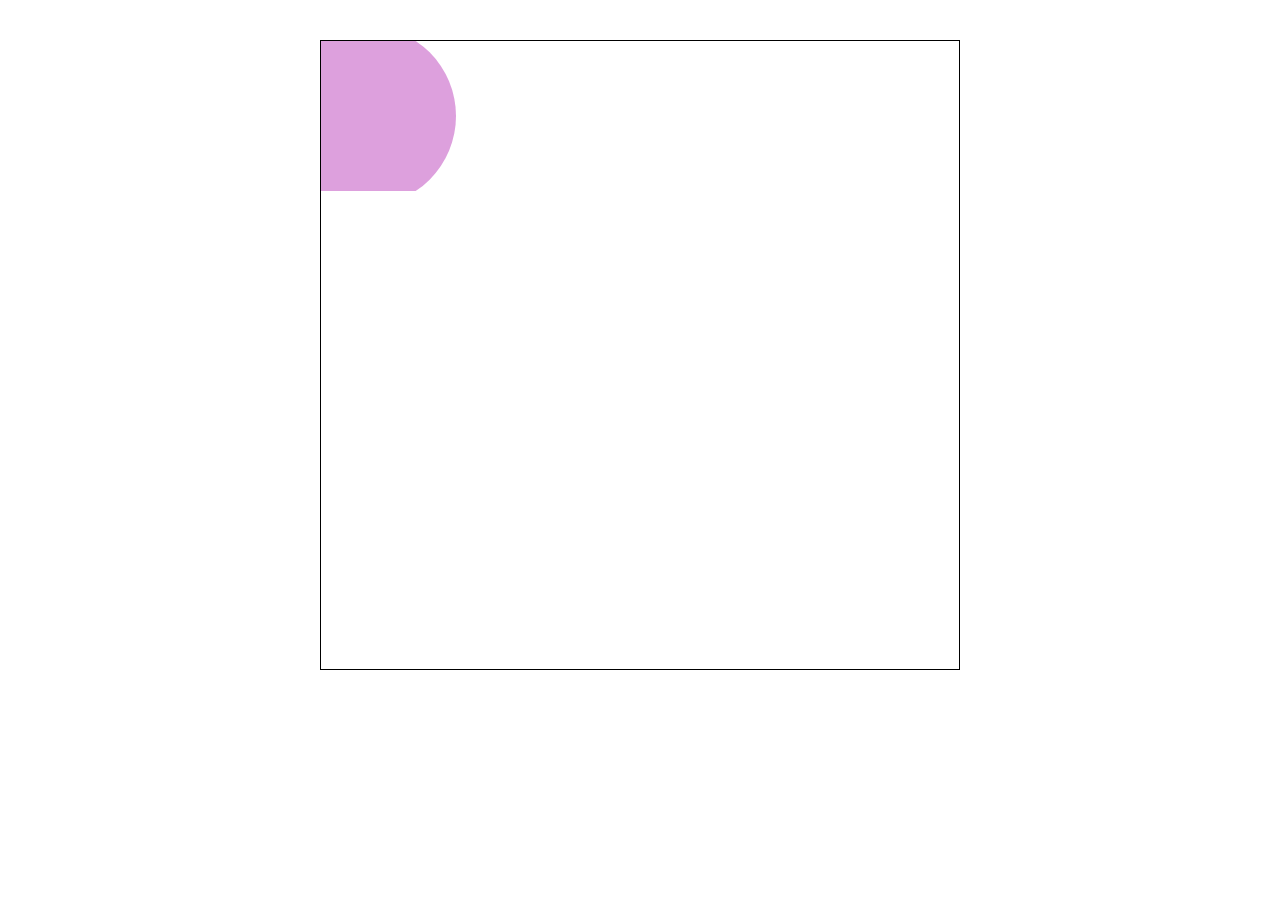
==== transform.html @ 8e813cdf "feat: resp complete" ====
<!DOCTYPE html>
<html lang="en">
<head>
    <meta charset="UTF-8">
    <meta name="viewport" content="width=device-width, initial-scale=1.0">
    <title>Transform</title>
    <link rel="stylesheet" href="transform.css">
</head>
<body>
    <div class="container">
        <div class="box">

        </div>
    </div>
</body>
</html>

<!-- css clip-path generator -->
---- transform.css ----
*{
    margin: 0;
    padding: 0;
    box-sizing: border-box;
}

.container{
    height: 70dvh;
    width: 50%;
    border: 1px solid;
    margin: 40px auto;
    perspective: 1000px;
}

.box{
    height: 150px;
    width: 150px;
    /* clip-path: polygon(100% 5%, 100% 100%, 2% 100%, 0% 0%); */
    clip-path: circle(60% at 30% 50%);
    background-color: plum;
    /* border: 5px solid; */
}

.box:hover{
    /* transform: translateX(100px); */
    /* transform: translateY(100px); */
    /* transform: translate(100px, 50px); */
    /* background-color: purple; */
    /* transform: rotateX(45deg); */
    /* transform: rotateY(90deg); */
    /* transform: rotate(30deg) ; */
    /* Rotate works for only Z */
    transform: scale(1.2, 2.0);
    /* transform: skewX(); */
    /* rotate: 60deg; */
    /* translate: 100px 50px; */
    border-top: 5px solid purple;
    /* transform: skewX(20deg); */

}
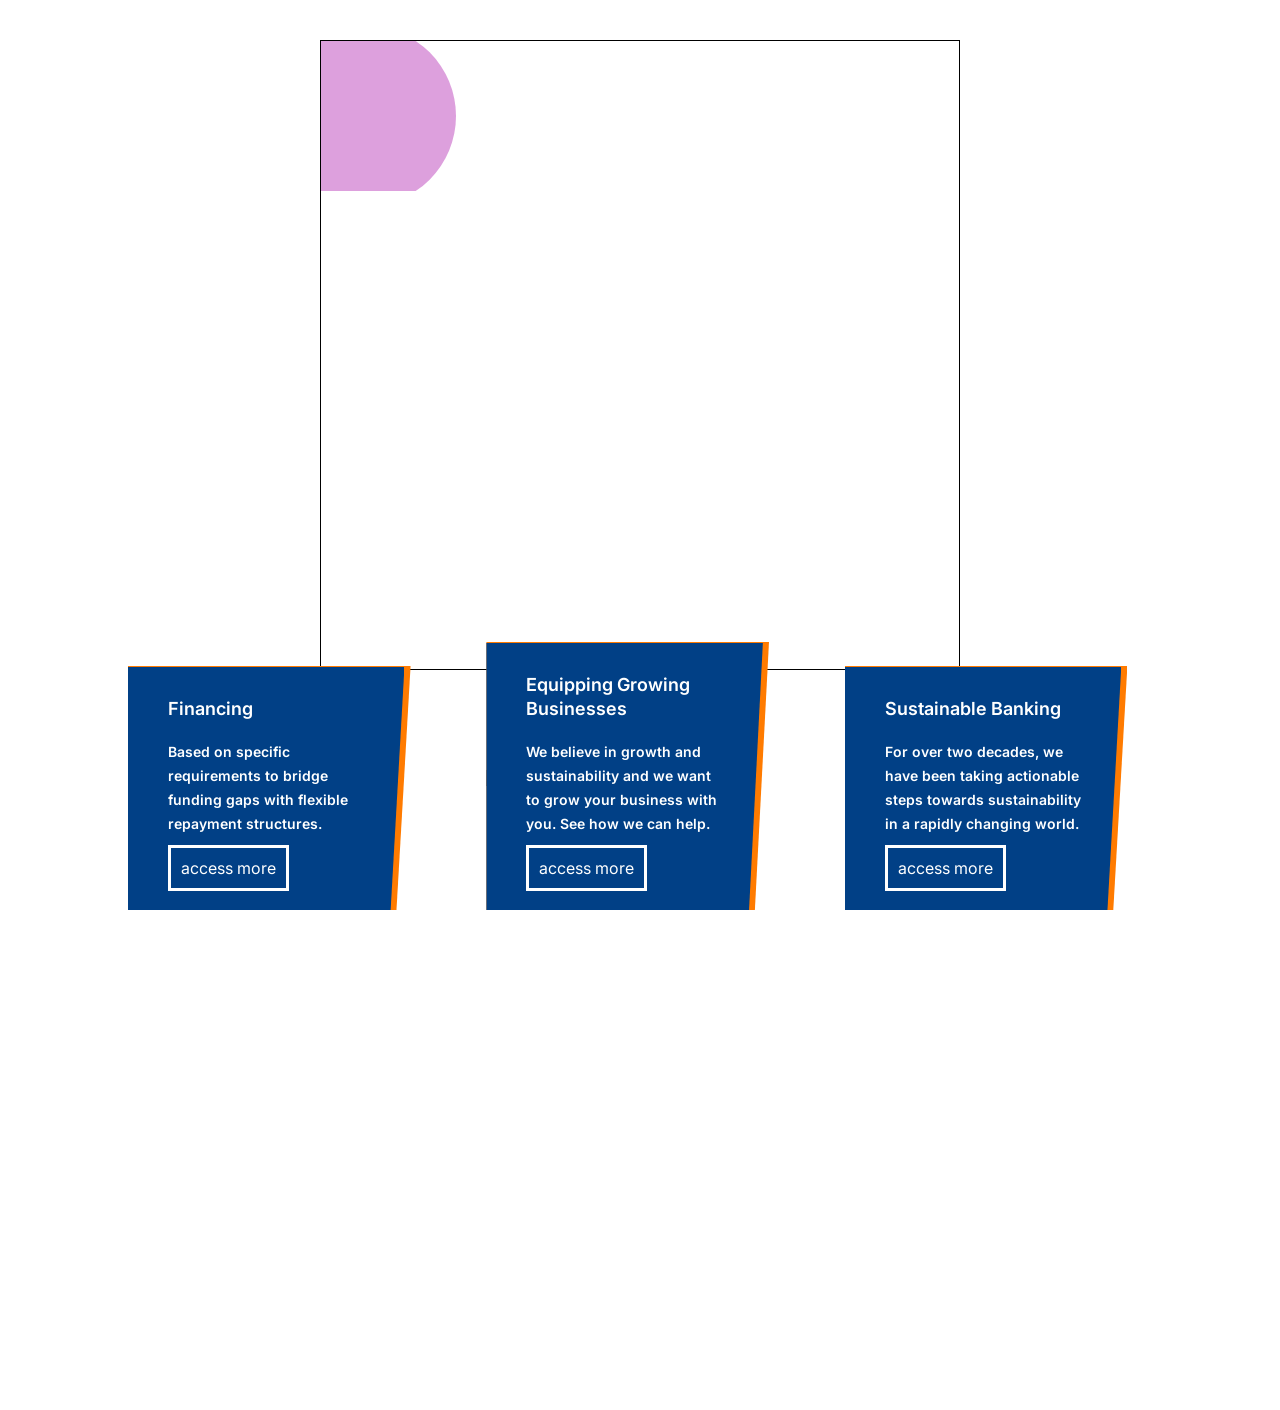
==== commit 04b4767e: "access-card" ====
--- a/transform.html
+++ b/transform.html
@@ -12,6 +12,56 @@
 
         </div>
     </div>
+
+    <div class="container2">
+        <div class="box2">
+            <img src="https://www.accessbankplc.com/getmedia/cc33e675-a627-4f84-bb31-83ec5457c76f/financing.png?width=403&height=412&ext=.png" alt="image here">
+            <div class="box3-orange">
+               <h3>Financing</h3>
+                <p>Based on specific requirements to bridge funding gaps with flexible repayment structures.</p>
+                <a href="">access more</a>
+            </div>
+            <div class="box3">
+                <h3>Financing</h3>
+                <p>Based on specific requirements to bridge funding gaps with flexible repayment structures.</p>
+                <a href="">access more</a>
+            </div>
+        </div>
+
+        <div class="box2">
+            <img src="https://www.accessbankplc.com/getmedia/f05b57d7-b91c-4e11-8022-bc035ec91f1c/equipping-growing-businesses.png?width=403&height=412&ext=.png" alt="image here">
+            <div class="box3-orange">
+                <h3>Equipping Growing Businesses</h3>
+                <p>We believe in growth and sustainability and we want to grow your business with you. See how we can help.
+                </p>
+                <a href="" class="box3-a">access more</a>
+            </div>
+            <div class="box3">
+                <h3>Equipping Growing Businesses</h3>
+                <p>We believe in growth and sustainability and we want to grow your business with you. See how we can help.
+                </p>
+                <a href="">access more</a>
+            </div>
+        </div>
+
+        <div class="box2">
+            <img src="https://www.accessbankplc.com/getmedia/9ae6226e-0bcd-406e-852b-beac6cf02b0d/sustainable-banking.png?width=403&height=412&ext=.png" alt="image here">
+            <div class="box3-orange">
+                <h3>Sustainable Banking</h3>
+                <p>For over two decades, we have been taking actionable steps towards sustainability in a rapidly changing world.</p>
+                <a href="">access more</a>
+            </div>
+            <div class="box3">
+                <h3>Sustainable Banking</h3>
+                <p>For over two decades, we have been taking actionable steps towards sustainability in a rapidly changing world.</p>
+                <a href="">access more</a>
+            </div>
+        </div>
+    
+        
+    </div>
+
+
 </body>
 </html>
 
--- a/transform.css
+++ b/transform.css
@@ -1,7 +1,10 @@
+@import url('https://fonts.googleapis.com/css2?family=Google+Sans:ital,opsz,wght@0,17..18,400..700;1,17..18,400..700&family=Inter:ital,opsz,wght@0,14..32,100..900;1,14..32,100..900&family=Montserrat:ital,wght@0,100..900;1,100..900&family=Odibee+Sans&display=swap');
+
 *{
     margin: 0;
     padding: 0;
     box-sizing: border-box;
+    font-family: inter;
 }
 
 .container{
@@ -37,4 +40,102 @@
     border-top: 5px solid purple;
     /* transform: skewX(20deg); */
 
-}+}
+
+.container2{
+     height: 60dvh;
+    width: 80%;
+    margin: 100px auto;
+     display: flex;
+     justify-content: space-between;
+    
+}
+
+.box2{
+    width: 30%;
+    height: fit-content;
+    position: relative;
+    margin-bottom: 140px;
+   
+}
+
+.box2>img{
+    /* display: block; */
+    height: 60%;
+    width: 100%;
+    
+}
+
+.box3{
+    background-color: #014086;
+    width: 90%;
+    min-height: 65%;
+    position: absolute;
+    left: 0;
+    bottom: -120px;
+    clip-path: polygon(0% 0%, 100% 0%, 95% 100%, 0% 100%);
+    line-height: 24px;
+    padding: 30px 40px;
+    
+}
+
+.box3>h3{
+    font-size: 18px;
+    font-weight: 600;
+    color: white;
+    margin-bottom: 10%;
+}
+
+.box3>p{
+    color: white;
+    font-size: 14px;
+    font-weight: 600;
+    margin-bottom: 10%;
+    
+}
+
+.box3>a{
+    color: white;
+    text-decoration: none;
+    /* font-size: 3rem; */
+    border: 3px solid white;
+    padding: 10px 10px;
+}
+
+
+.box3-orange{
+    background-color: rgb(255, 123, 0);
+    width: 92%;
+    min-height: 65%;
+    position: absolute;
+    left: 0;
+    bottom: -120px;
+    clip-path: polygon(0% 0%, 100% 0%, 95% 100%, 0% 100%);
+    line-height: 24px;
+    padding: 30px 40px;
+    
+}
+
+.box3-orange>h3{
+    font-size: 18px;
+    font-weight: 600;
+    color: white;
+    margin-bottom: 10%;
+}
+
+.box3-orange>p{
+    color: white;
+    font-size: 14px;
+    font-weight: 600;
+    margin-bottom: 10%;
+    
+}
+
+.box3-orange>a{
+    color: white;
+    text-decoration: none;
+    /* font-size: 3rem; */
+    border: 3px solid white;
+    padding: 10px 10px;
+}
+
